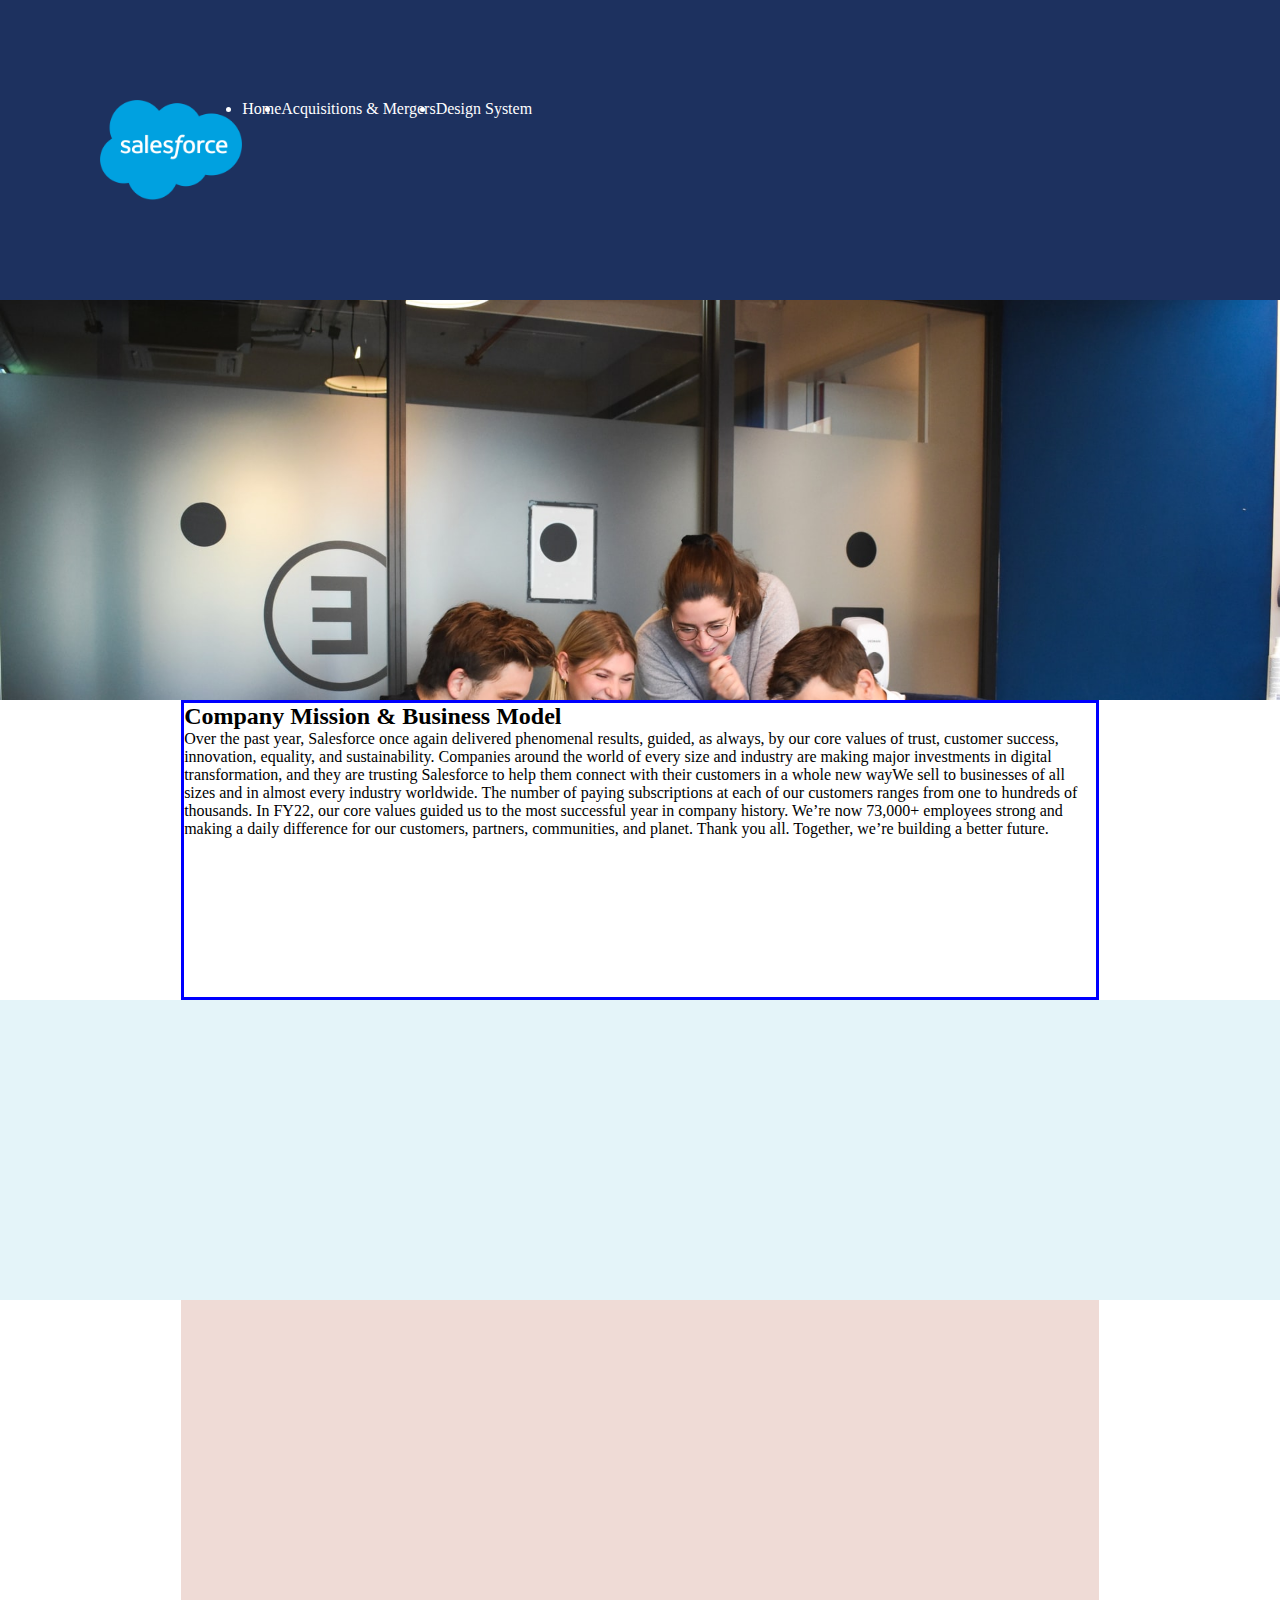
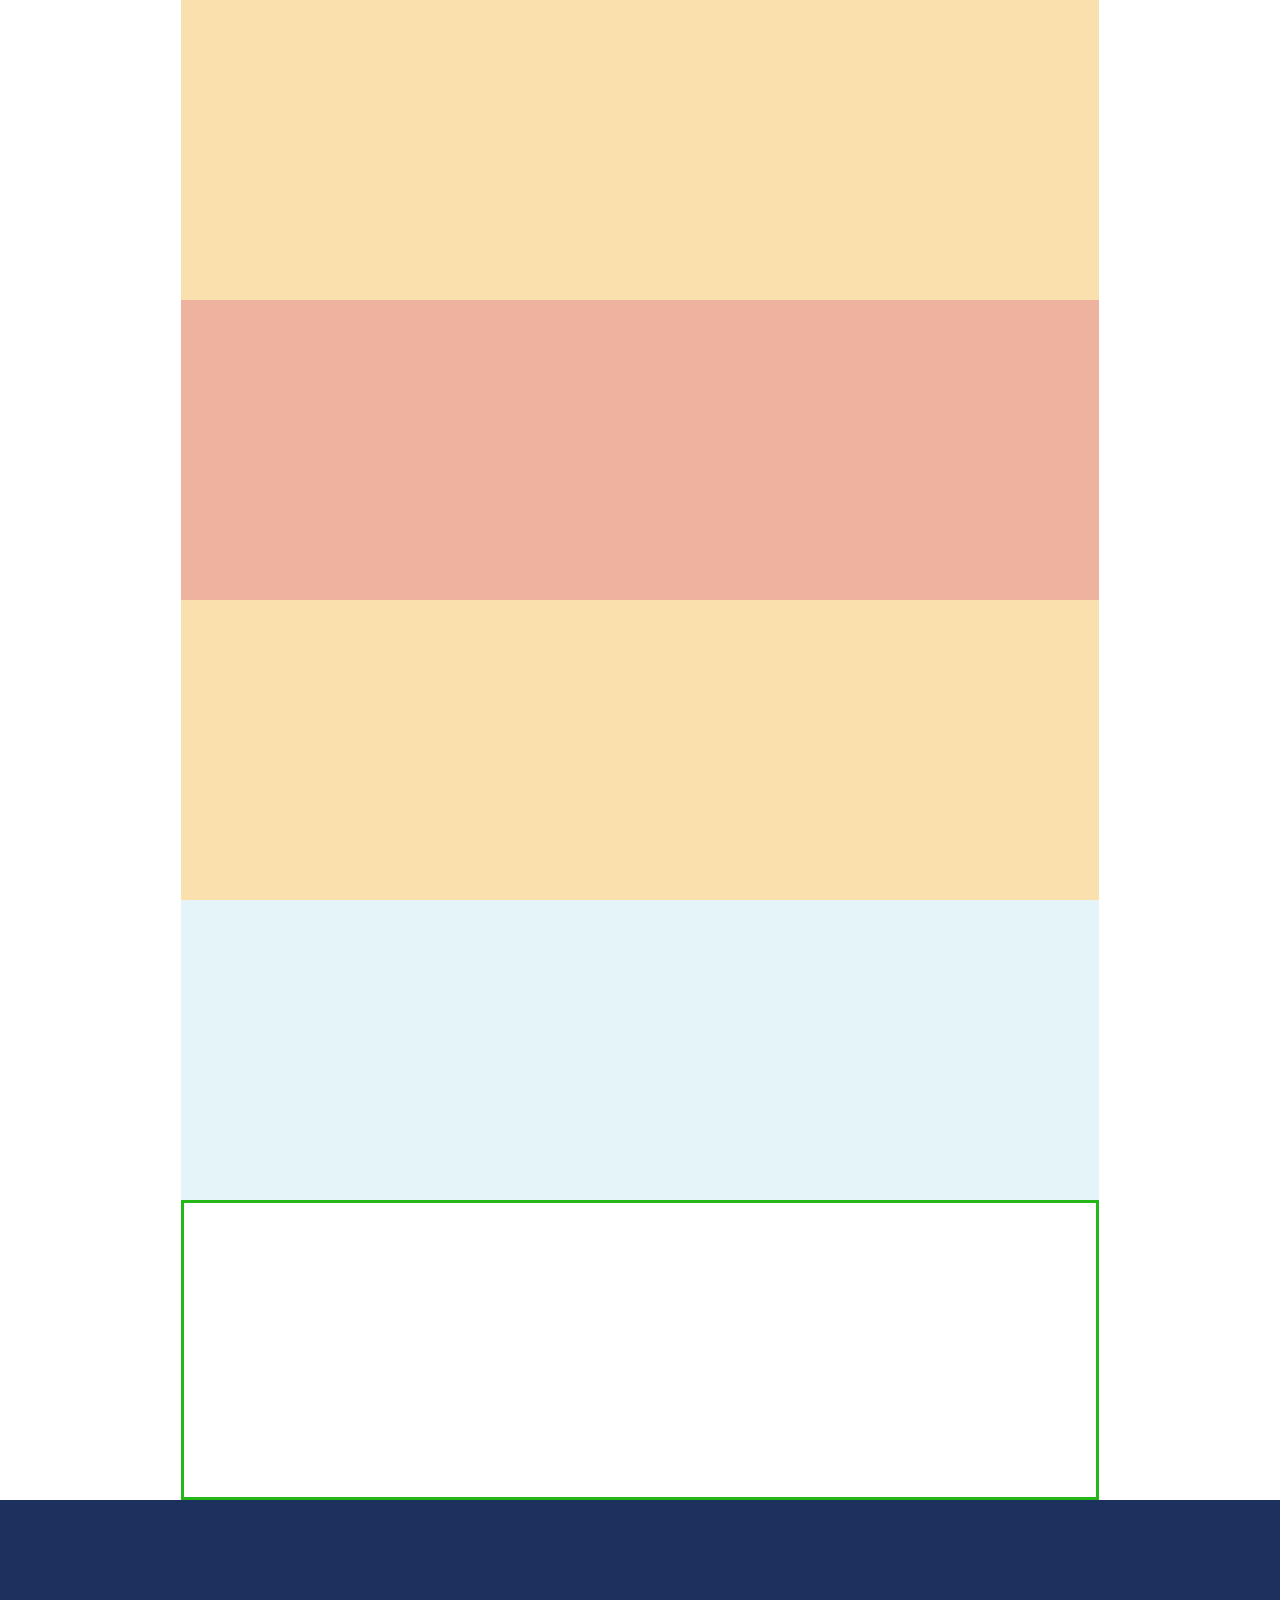
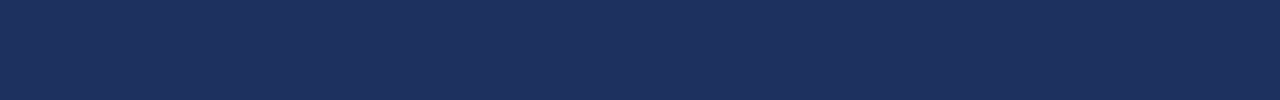
==== index.html @ b8bad544 "Update" ====
<!DOCTYPE html>
  <html>
   <head>
    <meta charset="UTF-8"/>
    <meta name="viewport" content="width=device-width, initial-scale=1">
    <title>Salesforce Annual Report 2022</title>
     <link href="styles/style.css" rel="stylesheet" type="text/css">
   </head>
   <body>
    <header>
        <nav class="flex">
            <img src="images/logo.png" alt="Company Logo" width="auto" height="100px">
            <ul>
                <li>
                    <a href="index.html" class="selected">Home</a>
                </li>
                <li>
                    <a href="acquistion.html" class="selected">Acquisitions & Mergers</a>
                </li>
                <li>
                    <a href="design.html" class="selected">Design System</a>
                </li>
            </ul>
        </nav>
    </header>
    <div class="homehero">

    </div>
    <div class="homerow1 container">
        <h2>Company Mission & Business Model</h2>
        <p>Over the past year, Salesforce once again delivered phenomenal results, guided, as always, by our core values of trust, customer success, innovation, equality, and sustainability. Companies around the world of every size and industry are making major investments in digital transformation, and they are trusting Salesforce to help them connect with their customers in a whole new wayWe sell to businesses of all sizes and in almost every industry worldwide. The number of paying subscriptions at each of our customers ranges from one to hundreds of thousands.  In FY22, our core values guided us to the most
            successful year in company history. We’re now 73,000+ employees strong and making a  daily difference for our customers, partners, communities, and planet. Thank you all. Together, we’re building a better future.
        </p>
    </div>
    <div class="homerow2">
        
    </div>
    <div class="homerow3 container">
        
    </div>
    <div class="homerow4 container">
        
    </div>
    <div class="homerow5 container">
        
    </div>
    <div class="homerow6 container">
        
    </div>
    <div class="homerow7 container">
        
    </div>
    <div class="homerow8 container">
        
    </div>
    <div class="download">

    </div>
    <footer>
        
    </footer>

    </body>
    </body>
    </html>
---- styles/style.css ----
* {
    box-sizing: border-box;
    margin: 0;
    padding: 0;
  }
  
  html {
    font-size: 16px;
  }

  body {
    width: 100%;
    font-size: 1rem;
    position: relative;
  }

  .container {
    width: 71.7%;
    margin: 0 auto;
  }

  .flex {
    display: flex;
  }

  nav {
    background-color: #1D315F;
    padding: 100px;
    color: white;
  }

  nav ul {
    display: flex;
    justify-content: space-between;
  }

  nav ul li a {
    color: white;
    list-style: none;
    text-decoration: none;
  }

  /* HOME PAGE CONTENT*/
 

  .homehero {
    background-image: url(../images/hero.jpg);
    background-size: cover;
    background-repeat: no-repeat;
    padding: 200px;
  }

  .homerow1 {
    border: 3px solid blue;
    height: 300px;
  }

  .homerow2 {
    background-color: #E4F4F9;
    height: 300px;
  }

  .homerow3 {
    background-color: #EFDBD6;
    height: 300px;
}

.homerow4 {
    background-color: #FAE0AC;
    height: 300px;
}

.homerow5 {
    background-color: #EDB39E;
    height: 300px;
}

.homerow6 {
    background-color: #FAE0AC;
    height: 300px;
}

.homerow7 {
    background-color: #E4F4F9;
    height: 300px;
}

.homerow8 {
    border: 3px solid rgb(37, 182, 24);
    height: 300px;
}


/* DESIGN PAGE CONTENT*/


.designhero {

}

.designrow1 {
    height: 300px;
}

.designrow2 {
    background-color: #EFDBD6;
    height: 300px;
}

.designrow3 {
    background-color: #EFDBD6;
    height: 300px;
}


.designrow4 {
    background-color: #EDB39E;
    height: 300px;
}


.designrow5 {
    border: 12px solid #71C5DC;
    border-radius:20px;
    height: 300px;
}



/*FOOTER*/

footer {
    background-color: #1D315F;
    padding: 100px;
}
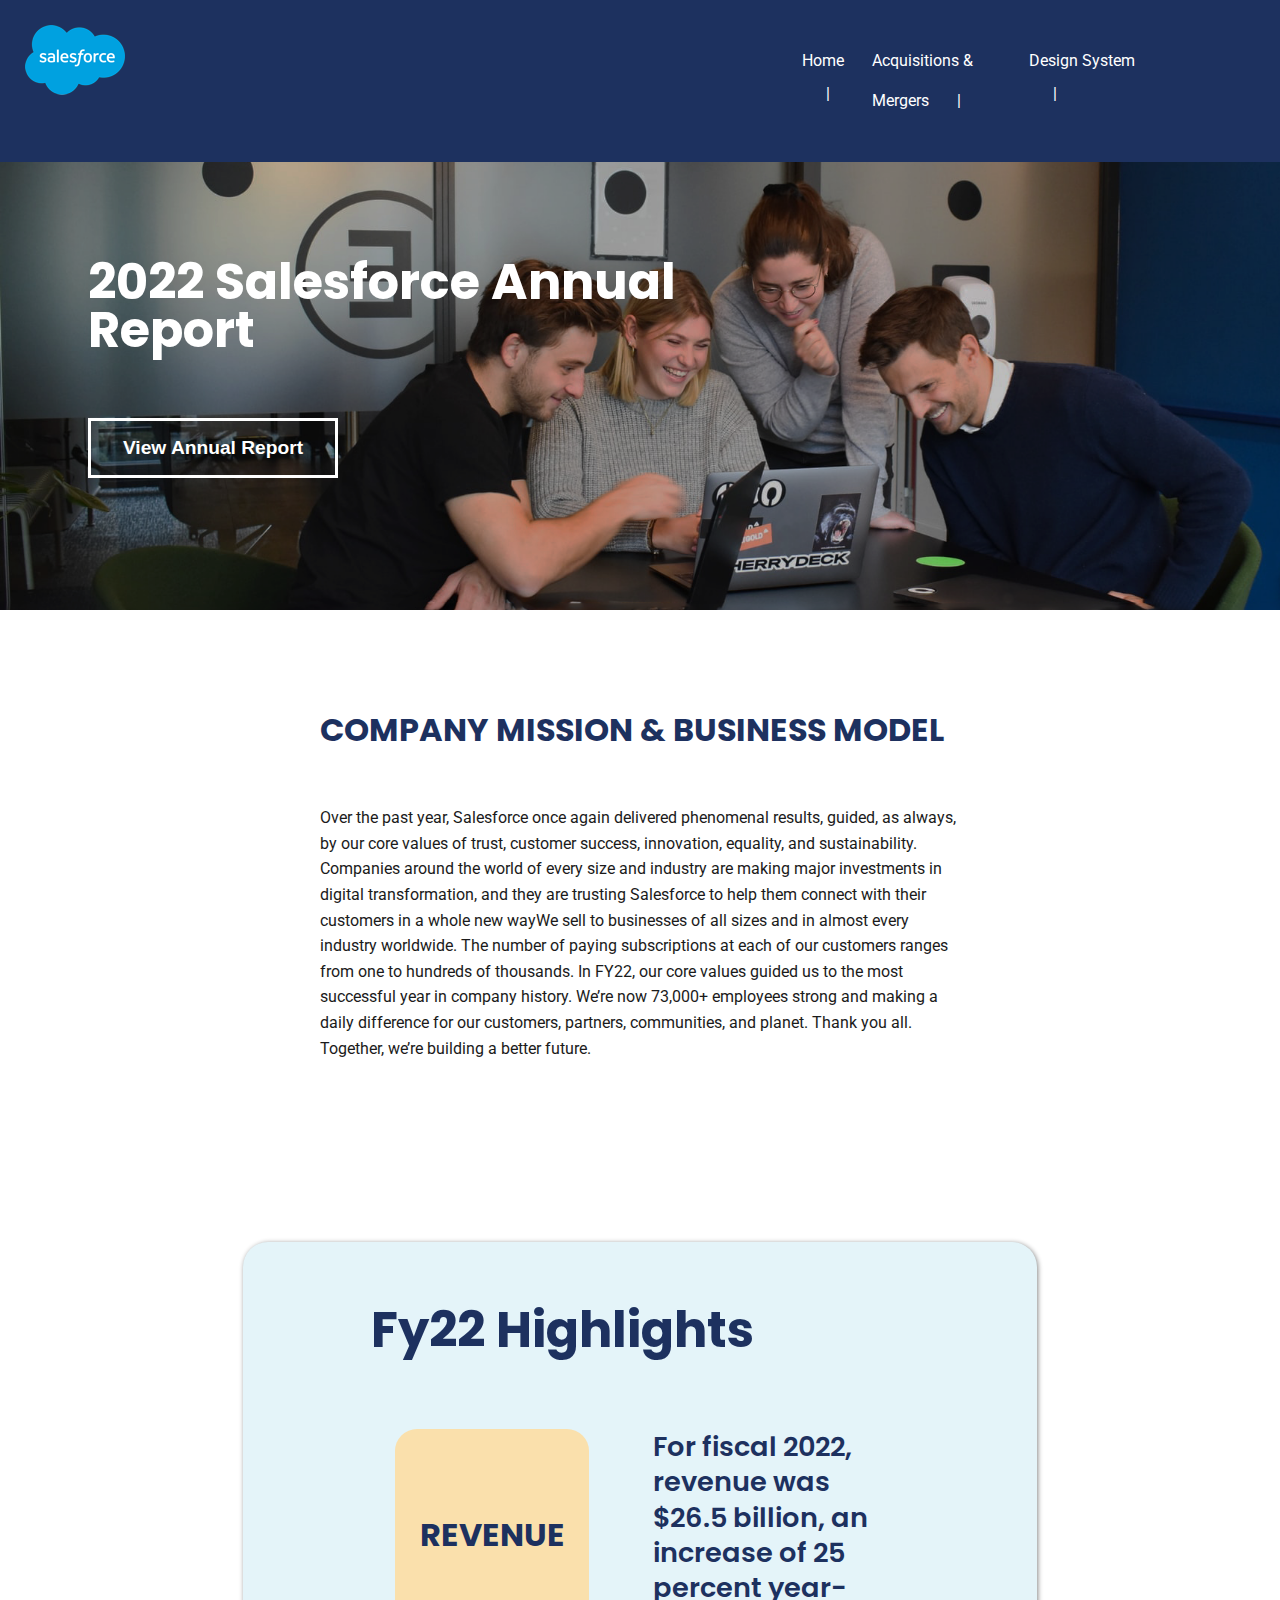
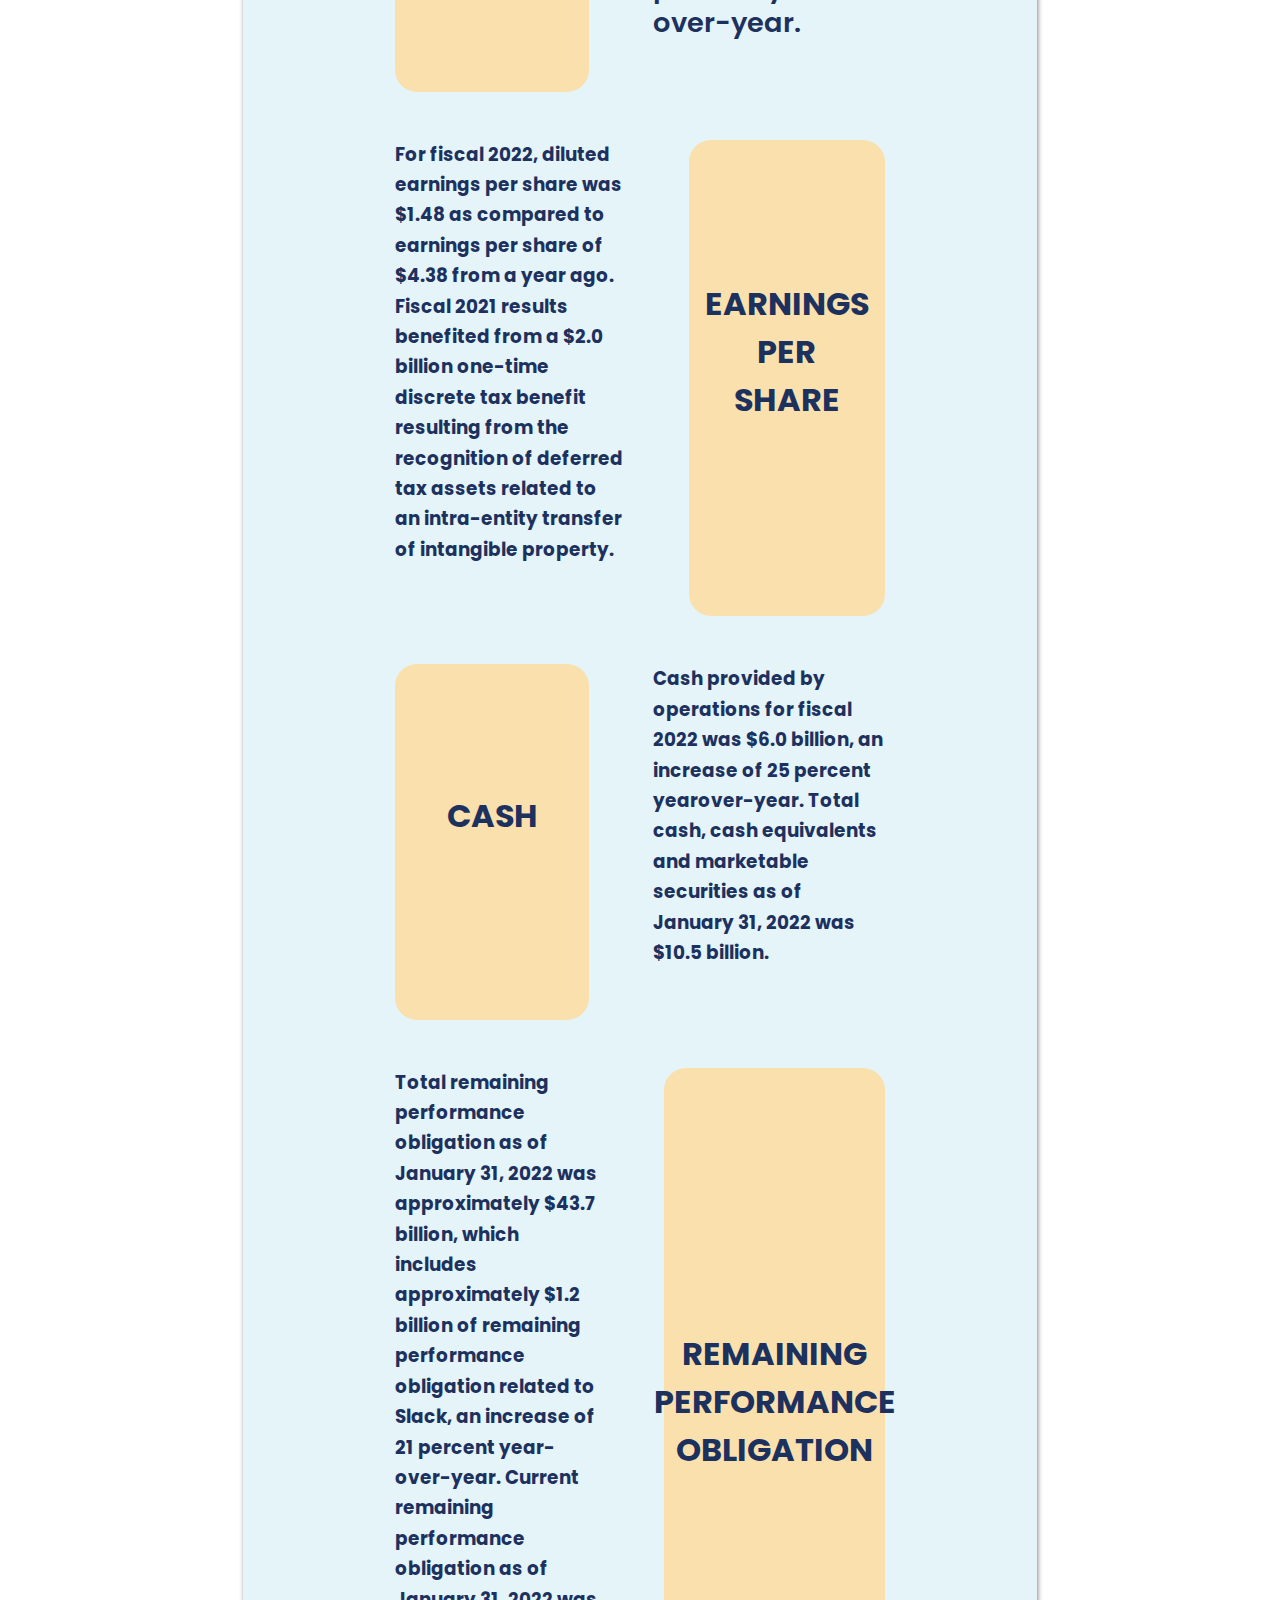
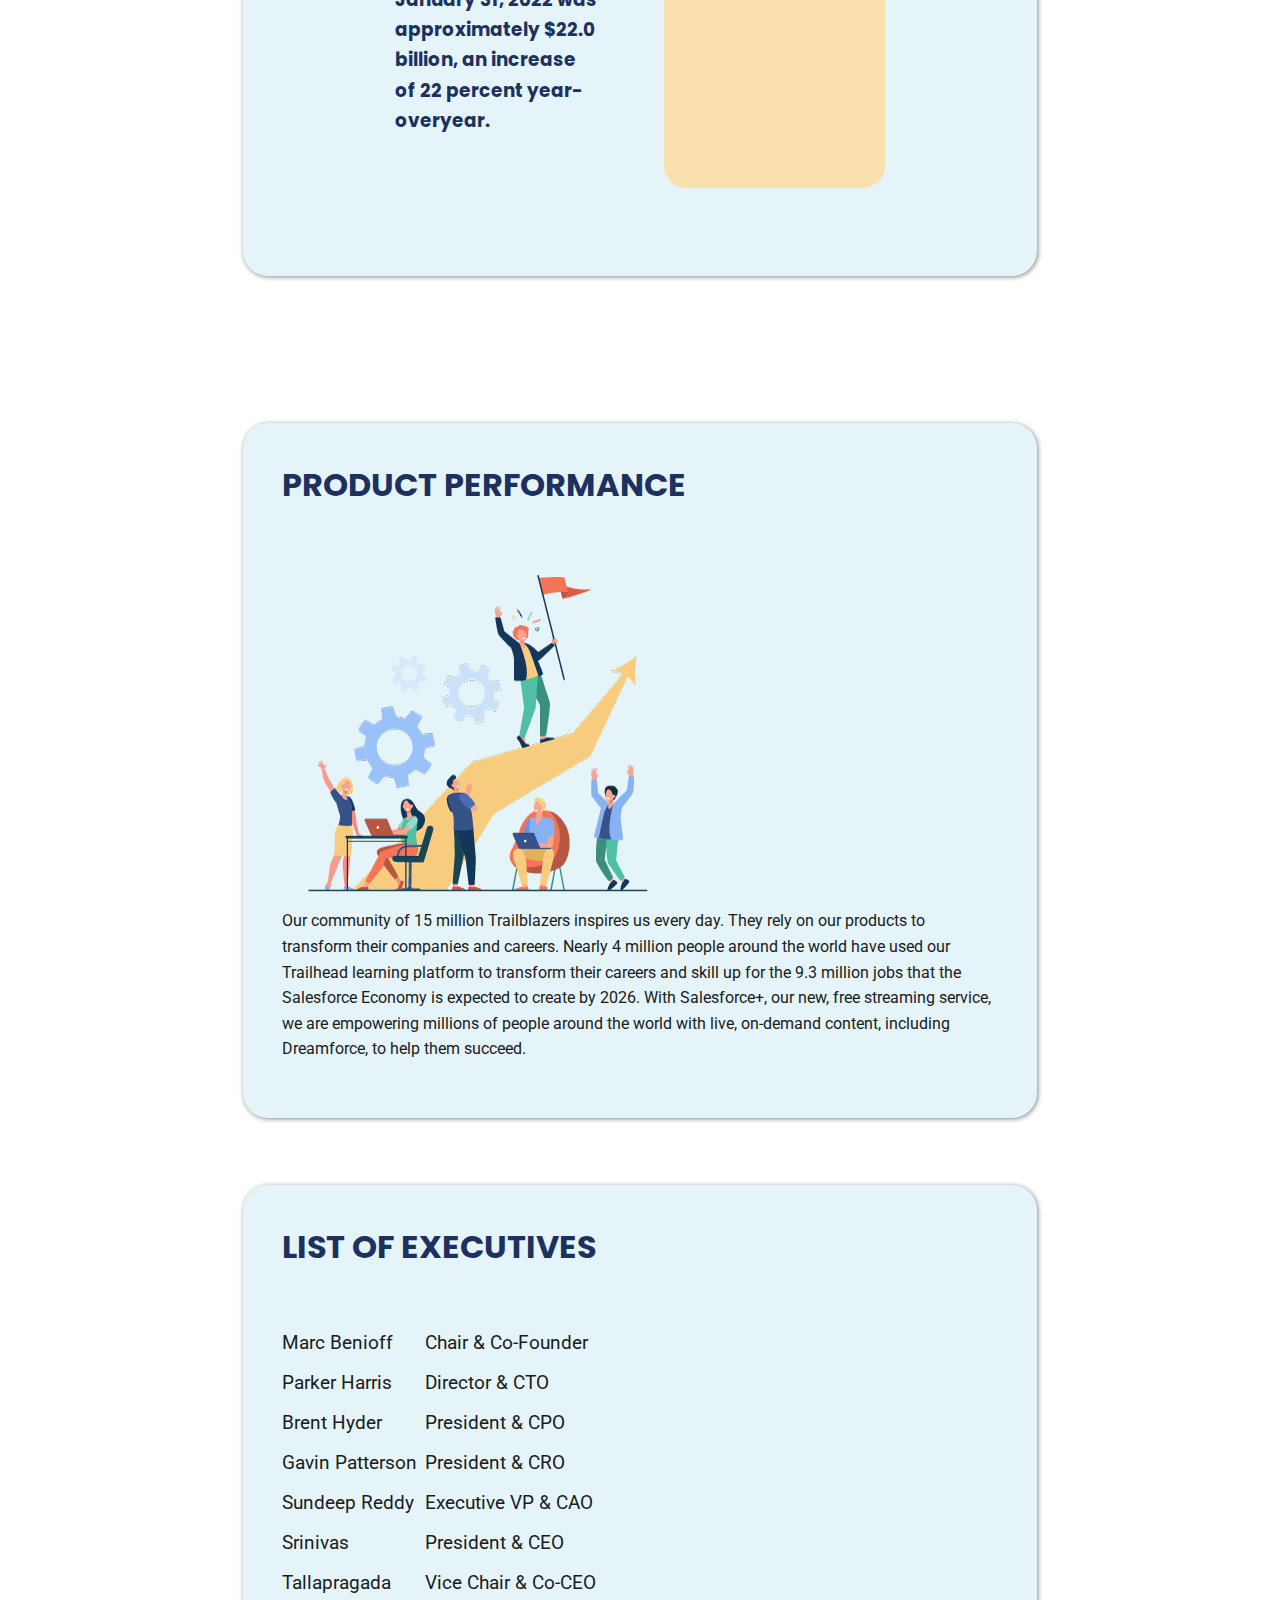
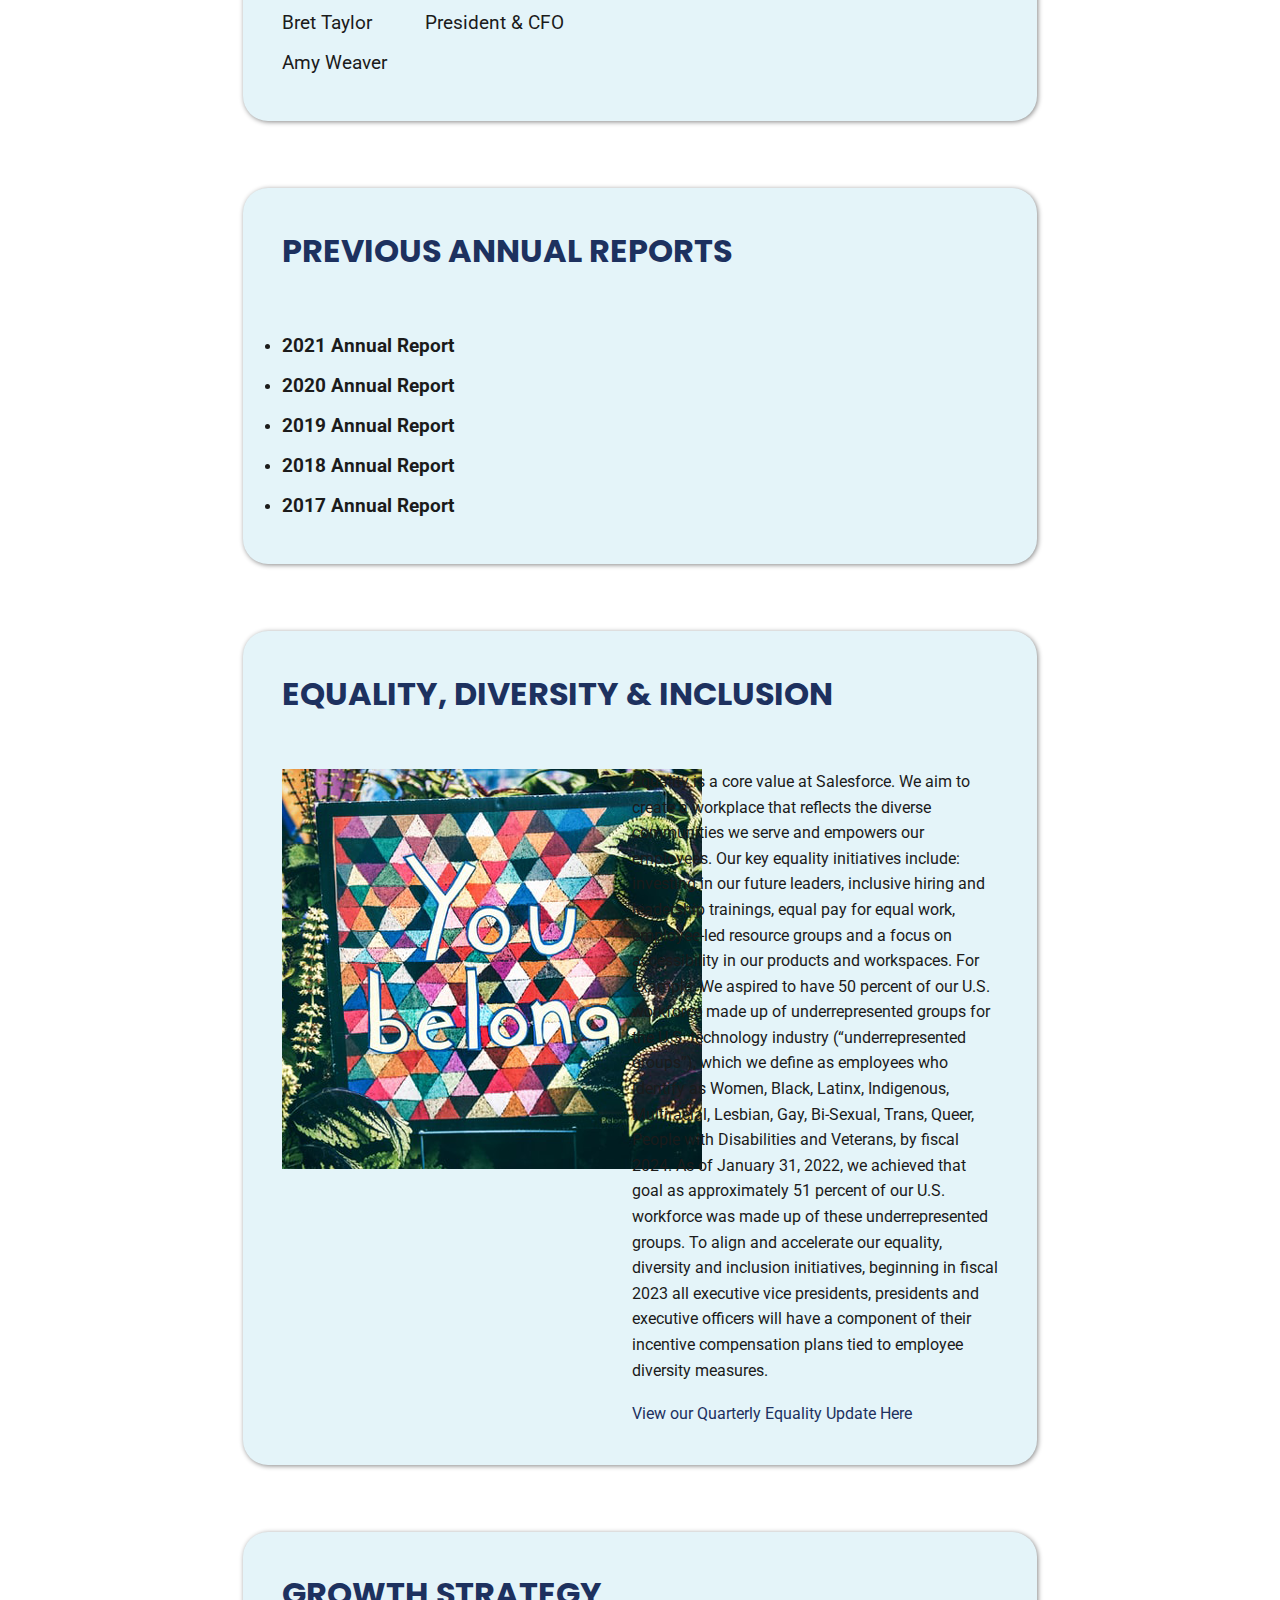
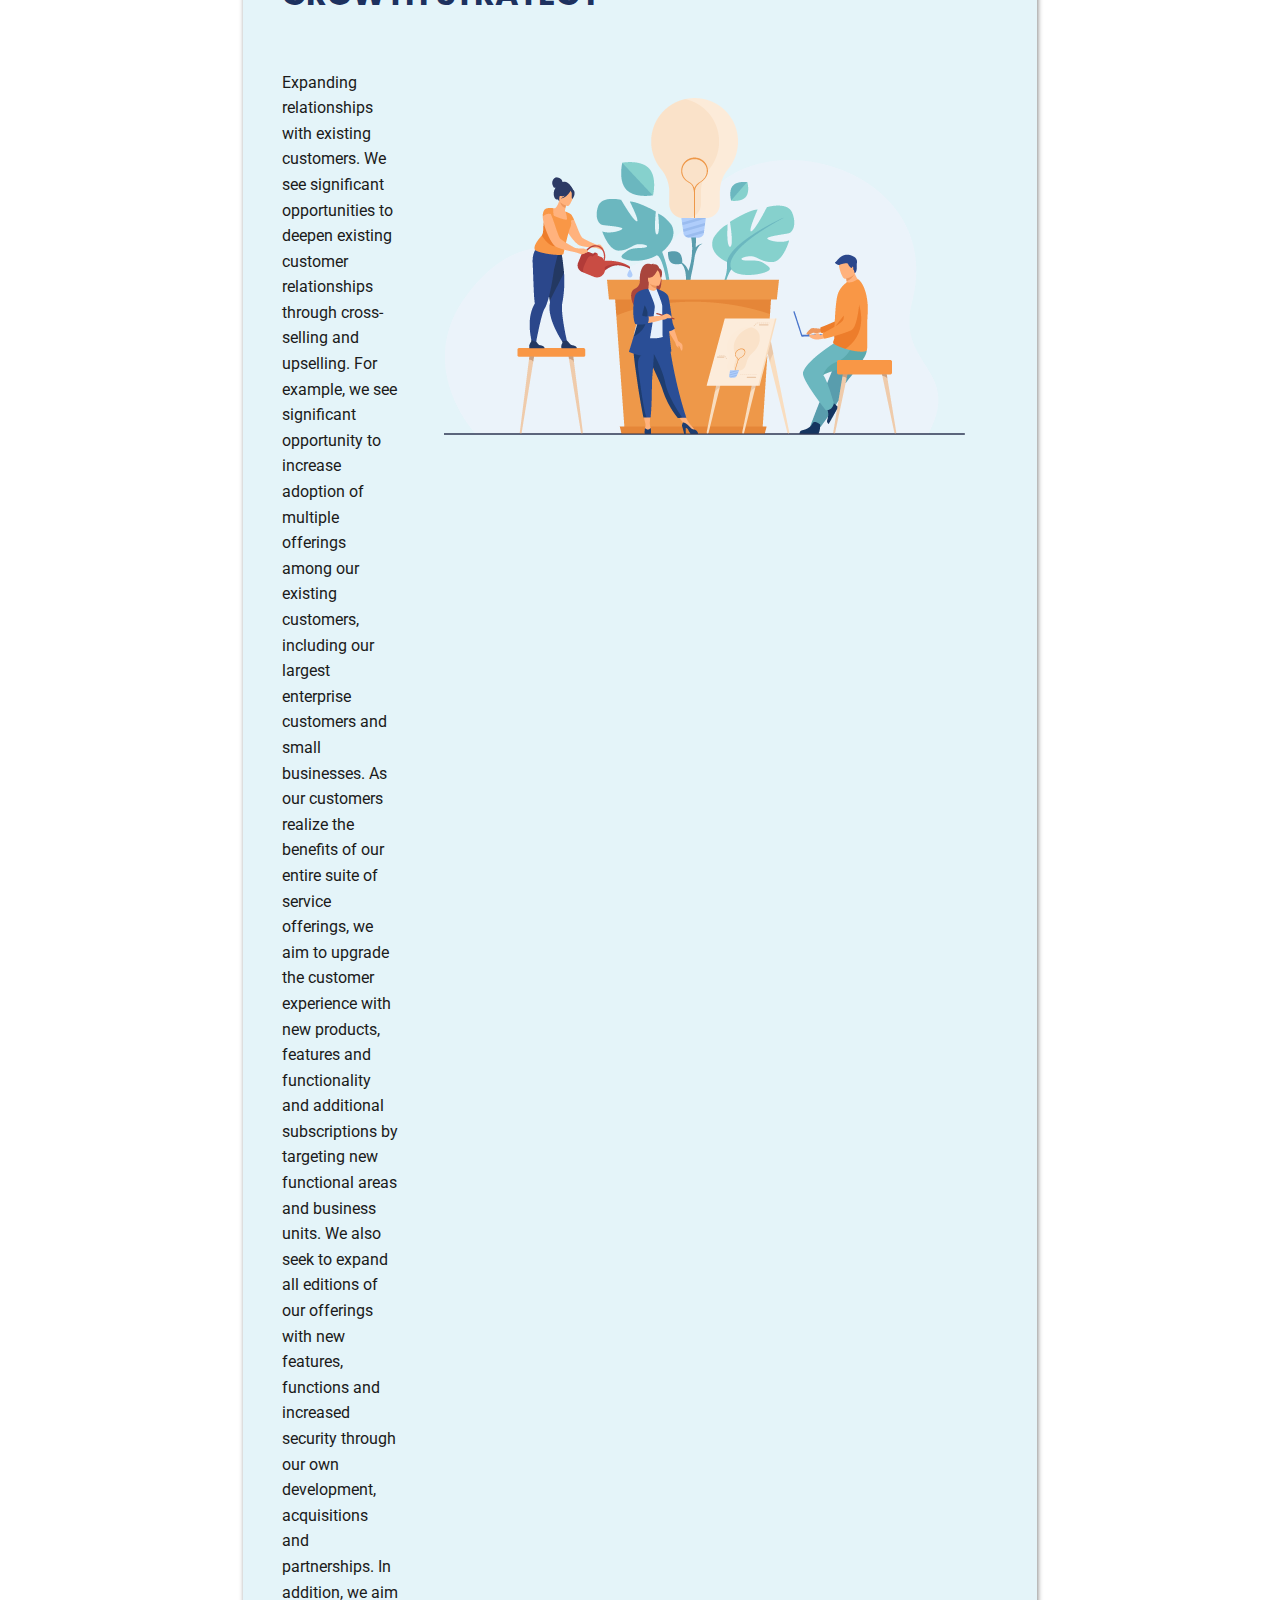
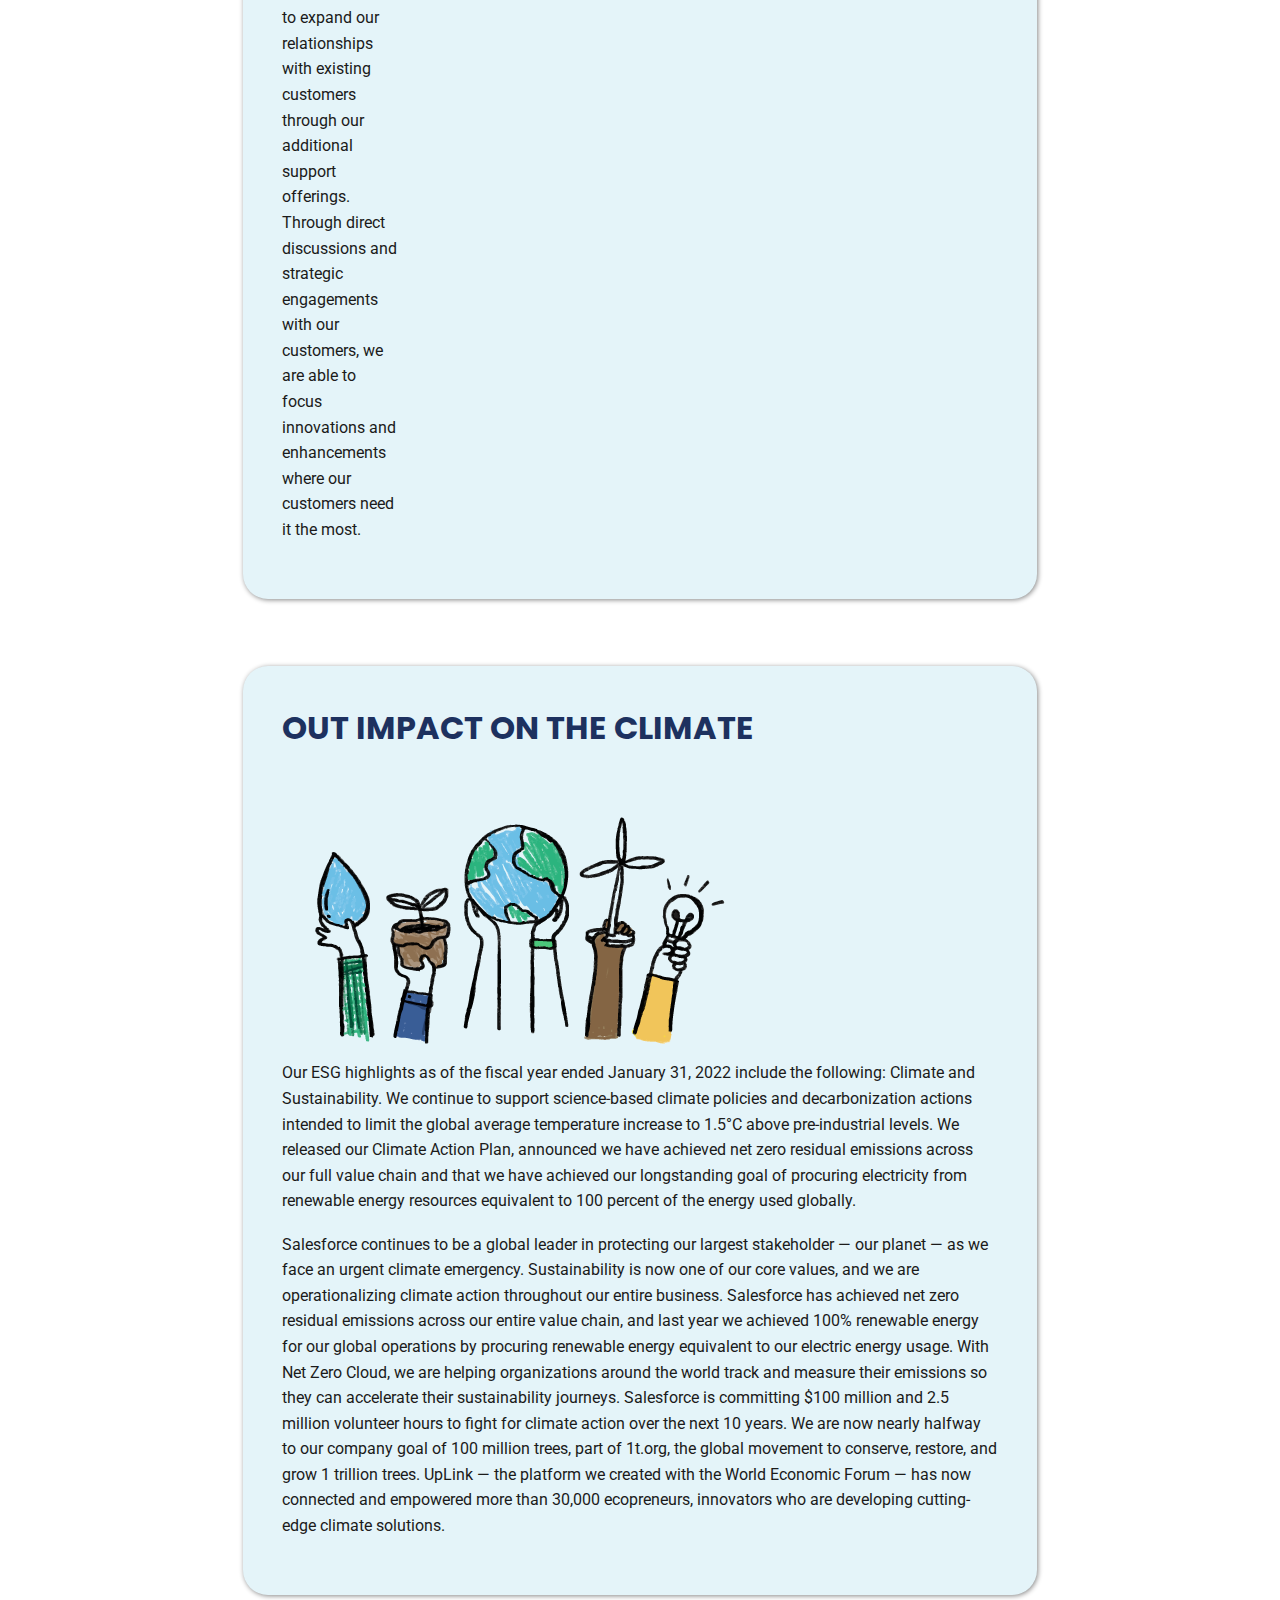
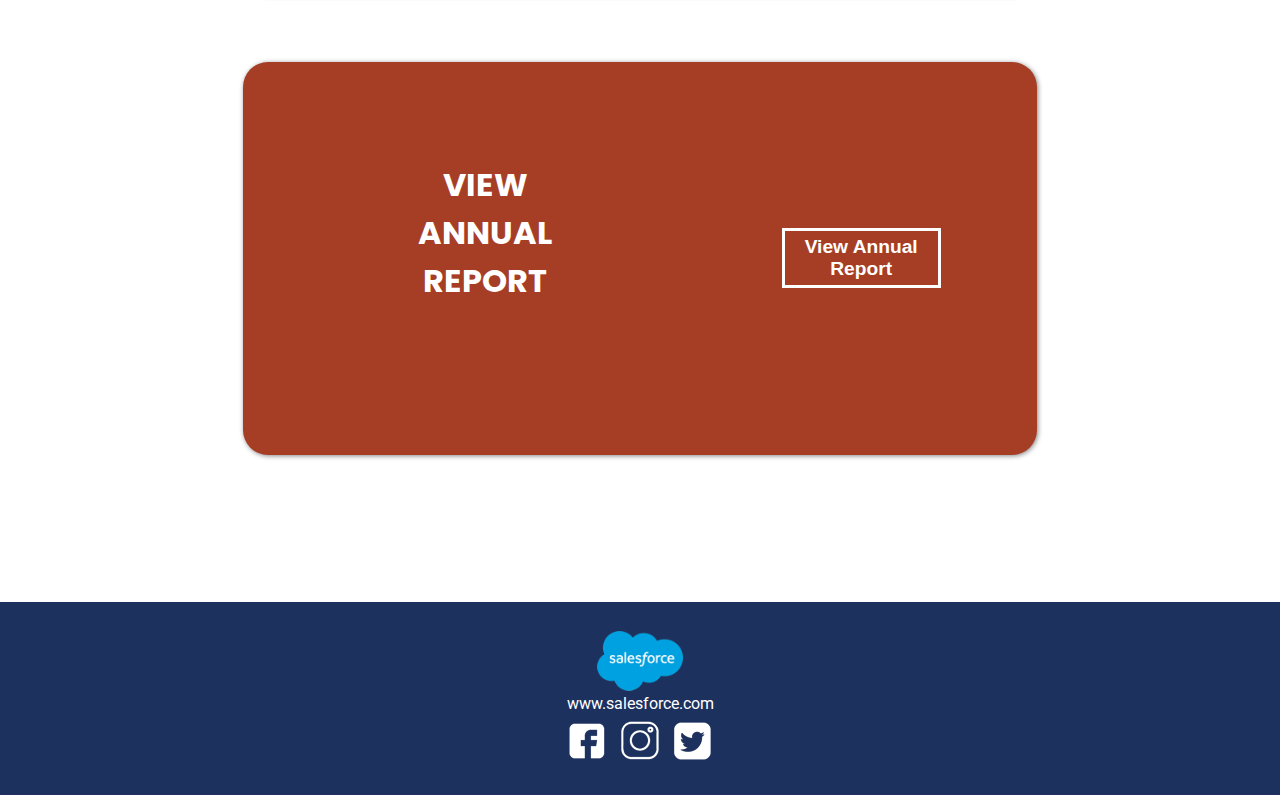
==== commit bedcaecb: "Final changes" ====
--- a/index.html
+++ b/index.html
@@ -4,12 +4,12 @@
     <meta charset="UTF-8"/>
     <meta name="viewport" content="width=device-width, initial-scale=1">
     <title>Salesforce Annual Report 2022</title>
-     <link href="styles/style.css" rel="stylesheet" type="text/css">
+     <link href="styles/styles.css" rel="stylesheet" type="text/css">
    </head>
    <body>
     <header>
         <nav class="flex">
-            <img src="images/logo.png" alt="Company Logo" width="auto" height="100px">
+            <a href="https://www.salesforce.com"target="_blank"><img src="images/logo.png" alt="salesforce logo"></a>
             <ul>
                 <li>
                     <a href="index.html" class="selected">Home</a>
@@ -22,44 +22,190 @@
                 </li>
             </ul>
         </nav>
+        <div class="hamburger-menu">
+            <input id="burgertoggle" type="checkbox" />
+            <label class="burger__btn" for="burgertoggle">
+              <span></span>
+            </label>
+          
+            <ul class="burgerbox">
+              <li><a class="burgeritem" href="index.html">Home</a></li>
+              <li><a class="burgeritem" href="acquistion.html">Acquistions & Mergers</a></li>
+              <li><a class="burgeritem" href="design.html">Design System</a></li>
+            </ul>
+            </div>
     </header>
     <div class="homehero">
-
-    </div>
-    <div class="homerow1 container">
+        <h1>2022 Salesforce Annual Report</h1>
+        <button class="button1">View Annual Report</button>
+    </div>
+    <div class="home_intro">
         <h2>Company Mission & Business Model</h2>
         <p>Over the past year, Salesforce once again delivered phenomenal results, guided, as always, by our core values of trust, customer success, innovation, equality, and sustainability. Companies around the world of every size and industry are making major investments in digital transformation, and they are trusting Salesforce to help them connect with their customers in a whole new wayWe sell to businesses of all sizes and in almost every industry worldwide. The number of paying subscriptions at each of our customers ranges from one to hundreds of thousands.  In FY22, our core values guided us to the most
             successful year in company history. We’re now 73,000+ employees strong and making a  daily difference for our customers, partners, communities, and planet. Thank you all. Together, we’re building a better future.
         </p>
     </div>
-    <div class="homerow2">
-        
-    </div>
-    <div class="homerow3 container">
-        
-    </div>
-    <div class="homerow4 container">
-        
-    </div>
-    <div class="homerow5 container">
-        
-    </div>
-    <div class="homerow6 container">
-        
-    </div>
-    <div class="homerow7 container">
-        
-    </div>
-    <div class="homerow8 container">
-        
-    </div>
-    <div class="download">
+    <div class="highlights container">
+        <h1>Fy22 Highlights</h1>
+        <div class="flex">
+            <div class="highlight_title">
+                <h2>Revenue</h2>
+            </div>
+            <div class="highlight_text marginleft">
+                <h3>For fiscal 2022, revenue was $26.5 billion, an increase of 25 percent year-over-year.
+                </h3>
+            </div>
+        </div>
+        <div class="flex">
+            <div class="highlight_text marginright">
+                <h5> For fiscal 2022, diluted earnings per share was $1.48 as compared to earnings per share of $4.38 from a year ago. Fiscal 2021 results benefited from a $2.0 billion one-time discrete tax benefit resulting from the recognition of deferred tax assets related to an intra-entity transfer of intangible property.
+                </h5>
+            </div>
+            <div class="highlight_title">
+                <h2>Earnings per Share</h2>
+            </div>
+        </div>
+        <div class="flex">
+            <div class="highlight_title">
+                <h2>Cash</h2>
+            </div>
+            <div class="highlight_text marginleft">
+                <h5>Cash provided by operations for fiscal 2022 was 
+                    $6.0 billion, an increase of 25 percent yearover-year. 
+                    Total cash, cash equivalents and marketable securities as of January 31, 2022 was $10.5 billion.
+                </h5>
+            </div>
+        </div>
+        <div class="flex">
+            <div class="highlight_text marginright">
+                <h5>Total remaining performance obligation as of January 31, 2022 was approximately $43.7 billion, which includes approximately $1.2 billion of remaining performance obligation related to Slack, an increase of 21 percent year-over-year. Current remaining performance obligation as of January 31, 2022 was approximately $22.0 billion, an increase of 22 percent year-overyear.
+                </h5>
+            </div>
+            <div class="highlight_title">
+                <h2>Remaining Performance Obligation</h2>
+            </div>
+        </div>
+    </div>
+    <div class="container">
+        <h2>Product Performance</h2>
+        <img src="images/performance_400.png" class="img_desktop" alt="chart showing growth">
+        <img src="images/performance_200.png" class="img_mobile" alt="chart showing growth">
+        <p>Our community of 15 million Trailblazers inspires us every day. They rely on our products to transform their companies and careers. Nearly 4 million people around the world have used our Trailhead learning platform to transform their careers and skill up for the 9.3 million jobs that the Salesforce Economy is expected to create by 2026. With Salesforce+, our new, free streaming service, we are empowering millions of people around the world with live, on-demand content, including Dreamforce, to help them succeed.
+        </p>
+        
+    </div>
+    <div class="container">
+        <h2>List of Executives</h2>
+        <div class="flex">
+            <div class="names">
+                <ul>
+                    <li>Marc Benioff</li>
+                    <li>Parker Harris</li>
+                    <li>Brent Hyder</li>
+                    <li>Gavin Patterson</li>
+                    <li>Sundeep Reddy</li>
+                    <li>Srinivas Tallapragada</li>
+                    <li>Bret Taylor</li>
+                    <li>Amy Weaver</li>
+                </ul>
+            </div>
+            <div class="title">
+                <ul>
+                    <li>Chair & Co-Founder</li>
+                    <li>Director & CTO</li>
+                    <li>President & CPO </li>
+                    <li>President & CRO</li>
+                    <li>Executive VP & CAO</li>
+                    <li>President & CEO</li>
+                    <li>Vice Chair & Co-CEO</li>
+                    <li>President & CFO</li>
+                </ul>
+            </div>
+        </div>
+        
+    </div>
+    <div class="container">
+        <h2>Previous Annual Reports</h2>
+        <ul>
+            <li><a href="https://s23.q4cdn.com/574569502/files/doc_financials/2021/ar/Salesforce-FY-2021-Annual-Report.pdf" target="_blank">2021 Annual Report</a></li>
+            <li><a href="https://s23.q4cdn.com/574569502/files/doc_financials/2020/ar/Salesforce-FY-2020-Annual-Report.pdf" target="_blank">2020 Annual Report</a></li>
+            <li><a href="https://s23.q4cdn.com/574569502/files/doc_financials/2019/Salesforce-FY-2019-Annual-Report.pdf" target="_blank">2019 Annual Report</a></li>
+            <li><a href="https://s23.q4cdn.com/574569502/files/doc_financials/2018/Annual/Salesforce-FY18-Annual-Report.pdf" target="_blank">2018 Annual Report</a></li>
+            <li><a href="https://s23.q4cdn.com/574569502/files/doc_financials/2017/Annual/Salesforce-FY-2017-Annual-Report.PDF" target="_blank">2017 Annual Report</a></li>
+        </ul>
+        
+    </div>
+    <div class="container">
+        <h2>Equality, Diversity & Inclusion</h2>
+        <div class="flex block">
+            <div class="col-3 marginright">
+                <img src="images/youbelong.png" class="img_desktop" alt="colorful sign that says you belong">
+                <img src="images/youbelong_mobile.png" class="img_mobile" alt="colorful sign that says you belong">
+            </div>
+            <div clas="col-4">
+                <p>Equality is a core value at Salesforce. We aim to create a workplace that reflects the diverse communities we serve and empowers our employees. Our key equality initiatives include: investing in our future leaders, inclusive hiring and leadership trainings, equal pay for equal work, employee-led resource groups and a focus on accessibility in our products and workspaces. For example: We aspired to have 50 percent of our U.S. workforce made up of underrepresented groups for the U.S. technology industry (“underrepresented groups”), which we define as employees who identify as Women, Black, Latinx, Indigenous, Multiracial, Lesbian, Gay, Bi-Sexual, Trans, Queer, People with Disabilities and Veterans, by fiscal 2024. As of January 31, 2022, we achieved that goal as approximately 51 percent of our U.S. workforce was made up of these underrepresented groups. To align and accelerate our equality, diversity and inclusion initiatives, beginning in fiscal 2023 all executive vice presidents, presidents and executive officers will have a component of their incentive compensation plans tied to employee diversity measures.
+                </p>
+                <a href="https://www.salesforce.com/news/stories/our-initial-quarterly-equality-update/" target="_blank">View our Quarterly Equality Update Here</a>
+            </div>
+        </div>
+        
+    </div>
+    <div class="container">
+        <h2>Growth Strategy</h2>
+        <div class="flex reverse block">
+            <div clas="col-3">
+                <img src="images/growth_600.png" class="img_desktop" alt="people watering large plant">
+                <img src="images/growth_300.png" class="img_mobile" alt="people watering large plant">
+            </div>
+            <div class="col-4">
+                <p>Expanding relationships with existing customers. We see significant opportunities to deepen existing customer relationships through cross-selling and upselling. For example, we see significant opportunity to increase adoption of multiple offerings among our existing customers, including our largest enterprise customers and small businesses. As our customers realize the benefits of our entire suite of service offerings, we aim to upgrade the customer experience with new products, features and functionality and additional subscriptions by targeting new functional areas and business units. We also seek to expand all editions of our offerings with new features, functions and increased security through our own development, acquisitions and partnerships. In addition, we aim to expand our relationships with existing customers through our additional support offerings. Through direct discussions and strategic engagements with our customers, we are able to focus innovations and enhancements where our customers need it the most.
 
-    </div>
+                </p>
+            </div>
+        </div>
+        
+    </div>
+    <div class="container">
+        <h2>Out Impact on the climate</h2>
+        <div class="center">
+            <img src="images/climate_desktop.png" class="img_desktop" alt="arms holding energy resources">
+            <img src="images/climate_mobile.png" class="img_mobile" alt="arms holding energy resources">
+        </div>
+        <p>Our ESG highlights as of the fiscal year ended January 31, 2022 include the following: 
+            Climate and Sustainability. We continue to support science-based climate policies and decarbonization actions intended to limit the global average temperature increase to 1.5°C above pre-industrial levels. We released our Climate Action Plan, announced we have achieved net zero residual emissions across our full value chain and that we have achieved our longstanding goal of procuring electricity from renewable energy resources equivalent to 100 percent of the energy used globally. 
+            </p>
+            <p>Salesforce continues to be a global leader in protecting our largest stakeholder — our planet — as we face an urgent climate emergency. Sustainability is now one of our core values, and we are operationalizing climate action throughout our entire business. Salesforce has achieved net zero residual emissions across our entire value chain, and last year we achieved 100% renewable energy for our global operations by procuring renewable energy equivalent to our electric energy usage. With Net Zero Cloud, we are helping organizations around the world track and measure their emissions so they can accelerate their sustainability journeys. Salesforce is committing $100 million and 2.5 million volunteer hours to fight for climate action over the next 10 years. We are now nearly halfway to our company goal of 100 million trees, part of 1t.org, the global movement to conserve, restore, and grow 1 trillion trees. UpLink — the platform we created with the World Economic Forum — has now connected and empowered more than 30,000 ecopreneurs, innovators who are developing cutting-edge climate solutions. 
+            </p>
+        
+    </div>
+    <div class="download flex">
+        <h2>View Annual Report</h2>
+        <button class="button1">View Annual Report</button>
+    </div>
+    <button onclick="topFunction()" id="topbutton"><img src="images/Arrow 1.png" alt="arrowup"></button>
+    <script>
+        var mybutton = document.getElementById("topbutton");
+        window.onscroll = function() {scrollFunction()};
+        function scrollFunction() {
+        if (document.body.scrollTop > 20 || document.documentElement.scrollTop > 20) {
+        mybutton.style.display = "block";
+        } else {
+        mybutton.style.display = "none";
+        }
+        }
+        function topFunction() {
+        document.body.scrollTop = 0;
+        document.documentElement.scrollTop = 0;
+    }
+    </script>
     <footer>
-        
+        <img src="images/logo.png" alt="salesforce logo" width="auto" height="60px">
+        <a href="https://www.salesforce.com/" target="_blank">www.salesforce.com</a>
+        <div class="flex">
+          <a href="https://www.facebook.com/salesforce/"target="_blank"><img src="images/facebook.png" alt="facebook logo"></a>
+          <a href="https://www.instagram.com/salesforce/?hl=en"target="_blank"><img src="images/instagram.png" alt="instagram logo"></a>
+          <a href="https://twitter.com/salesforce?ref_src=twsrc%5Egoogle%7Ctwcamp%5Eserp%7Ctwgr%5Eauthor"target="_blank"><img src="images/twitter-sign.png" alt="twitter logo"></a>
+        </div>
     </footer>
-
-    </body>
-    </body>
-    </html>+</body>
+</html>--- a/styles/styles.css
+++ b/styles/styles.css
@@ -0,0 +1,834 @@
+@import url('https://fonts.googleapis.com/css2?family=Poppins:wght@600;700&family=Roboto:wght@400;500&display=swap');
+
+* {
+  box-sizing: border-box;
+  margin: 0;
+  padding: 0;
+}
+
+html {
+  font-size: 16px;
+}
+
+body {
+  width: 100%;
+  font-family: 'Roboto', sans-serif;
+  color: #1B1B1B;
+  font-weight: 400;
+  font-size: 1rem;
+  position: relative;
+  text-align: left;
+  line-height: 1.6rem;
+}
+
+h1, h2, h3, h4, h5 {
+  font-family: "Poppins";
+  color: #1D315F;
+  margin-bottom: 3.2rem;
+}
+
+h1 {
+  font-size: 3.2rem;
+  font-weight: 700;
+}
+
+h2 {
+  font-size: 2.1rem;
+  font-weight: 700;
+  text-transform: uppercase;
+  line-height: 3rem;
+}
+
+h3 {
+  font-weight: 600;
+  font-size: 1.7rem;
+  line-height: 2.2rem;
+}
+
+h4 {
+  font-size: 1.35rem;
+}
+
+h5 {
+  font-size: 1.15rem;
+  line-height: 1.9rem;
+}
+
+p {
+  margin-bottom: 1.1rem;
+}
+
+
+.container {
+  background-color: #E4F4F9;
+  width: 62%;
+  margin: 0 auto;
+  padding: 3%;
+  margin-bottom: 4.2rem;
+  margin-top:4.2rem;
+  border-radius: 25px;
+  box-shadow: 1px 1px 5px #888888;
+}
+
+.flex {
+  display: flex;
+}
+
+.center {
+  margin: 0 auto;
+  text-align: center;
+}
+
+.marginright {
+  margin-right: 4rem;
+}
+
+.marginleft {
+  margin-left: 4rem;
+}
+
+
+
+
+/*NAV*/
+
+
+
+
+nav {
+  width: 100%;
+  background-color: #1D315F;
+  padding: 25px;
+  color: white;
+}
+
+nav ul {
+  margin-left: 55%;
+  width: 28%;
+  display: flex;
+  justify-content: space-between;
+  display: flex;
+  list-style: none;
+  padding: 1rem 0;
+}
+
+nav ul li:after {
+  content: " | ";
+  margin: 0 1.5em;
+ }
+
+nav ul li a {
+  color: white;
+  list-style: none;
+  text-decoration: none;
+}
+
+
+
+
+/* HOME PAGE & ACQUISITIONS PAGE*/
+
+
+
+
+.homehero {
+  background-image: url(../images/hero.png);
+  background-size: cover;
+  background-repeat: no-repeat;
+  padding: 6rem 37.5rem 8.25rem 5.5rem;
+  text-align:left;
+}
+
+.homehero h1 {
+  color: white;
+  margin-bottom: 4rem;
+}
+
+.homehero .button1 {
+  margin: 0;
+}
+
+.home_intro {
+  width: 65%;
+  margin: 0 auto;
+  padding: 6rem;
+}
+
+.highlights {
+  background-color: #E4F4F9;
+  padding: 4rem 8rem;
+  margin-bottom: 9.188rem;
+}
+
+.highlights .flex {
+  padding: 1.5rem;
+}
+
+.highlight_text {
+  width: 55%;
+}
+
+.highlight_title {
+  display: flex;
+  align-items: center;
+  justify-content: center;
+  text-align: center;
+  width: 45%;
+  background-color: #FAE0AC;
+  border-radius: 22px;
+  padding: 1rem;
+}
+
+a {
+  text-decoration: none;
+  color:#1D315F;
+}
+
+a:hover {
+  color:#0D9DDA;
+}
+
+.reverse {
+  flex-direction: row-reverse;
+}
+
+
+
+/* List Styles*/
+
+
+
+.names ul, .title ul, ul li a {
+  list-style: none;
+  line-height: 30pt;
+}
+
+.names {
+  width: 20%;
+}
+
+.names ul li, .title ul li {
+  font-size:1.2rem;
+  color: #1B1B1B;
+}
+
+.right ul li, .left ul li, .designrow4 .col-4 ul li {
+  font-size: 1.3rem;
+  color:#1D315F;
+  line-height: 3rem;
+}
+
+.title {
+  width: 70%;
+}
+
+.container ul li a {
+  text-decoration: none;
+  color: #1B1B1B;
+  font-weight: 700;
+  font-size: 1.2rem;
+}
+
+.container ul li a:hover {
+  color: #0D9DDA;                    
+}
+
+.col-3 {
+  width: 40%;
+}
+
+.col-4 {
+  width: 60%;
+}
+
+
+
+
+/*DOWNLOAD BANNER*/
+
+
+
+
+.download {
+  text-align: center;
+  align-items: center;
+  padding: 4rem 6rem;
+  margin: 0 auto;
+  width: 62%;              
+  background-color: #A63E26;               
+  border-radius:25px;
+  margin-bottom: 9.188rem;
+  box-shadow: 1px 1px 5px #888888;
+}
+
+.download h2 {
+  color: white;
+  padding: 35px;
+}
+
+.button1 {
+  margin-left: 25%;
+  font-size: 1.2rem;
+  font-weight:700;
+  color: white;
+  background-color:transparent;
+  text-decoration: none;
+  width: 250px;
+  height: 60px;
+  border: 3px solid white;
+  padding: 2px 2px;
+}
+
+.button1:hover {
+  background-color: white;
+  transition: all 0.5s;
+  color:#1D315F;
+  cursor: pointer; 
+}
+
+
+
+
+/*FOOTER*/
+
+
+
+
+footer {
+  display: block;
+  margin: 0 auto;
+  text-align: center;
+  background-color: #1D315F;
+  padding: 1.8rem 0;
+}
+
+
+footer a {
+  text-decoration: none;
+  color: white;
+  cursor: pointer;
+}
+
+footer a:hover {
+  cursor: pointer;
+}
+
+footer .flex {
+  margin: 0 auto;
+  width: 10%;
+  justify-content: center;
+}
+
+footer img {
+  display: block;
+  margin: 0 auto;
+}
+
+
+
+
+/* DESIGN SYSTEM PAGE */
+
+
+.container2 {
+  width: 62%;
+  margin: 0 auto;
+}
+
+.container2 .container {
+  width: 40%;
+}
+.left, .right {
+  padding: 2rem;
+}
+
+.designrow4 .flex {
+  justify-content: space-between;
+  flex-wrap: wrap;
+  padding: 2rem;
+}
+
+.designrow4 .col-3, .designrow4 .col-4 {
+  width: 42%;
+}
+
+.col-4 ul {
+  margin-top: 5rem;
+}
+
+.right .flex {
+  margin-top: 3rem;
+  width: 50%;
+  display: flex;
+  flex-wrap: wrap;
+  flex-direction: wrap;
+  justify-content: space-between;
+}
+
+.designrow5 {
+  background-color: transparent;
+  border: 12px solid #71C5DC;
+  border-radius:20px;
+}
+
+.designhero {
+  background-image: url(../images/designhero.png);
+  background-size: cover;
+  background-repeat: no-repeat;
+  padding: 175px;
+}
+
+.outsidecolors, .insidecolors {
+  width: 30%
+}
+
+.insidecolors {
+  padding-top: 5rem;
+}
+
+.color1, .color2, .color3, .color4, .color5 {
+  width: 300px;
+  height: 150px;
+}
+
+.color1 {
+  background-color:#0D9DDA ;
+}
+.color2 {
+  background-color:#F3AF24 ;
+}
+.color3 {
+  background-color:#1D315F ;
+}
+.color4 {
+  background-color:#71C5DC ;
+}
+.color5 {
+  background-color:#A63E26 ;
+}
+
+#topbutton {
+  bottom: 20px; 
+  right: 30px;
+  display: none; 
+  background-color: #0D9DDA;
+  color: white; 
+  position: fixed; 
+  border: none; 
+  padding: 8px; 
+  border-radius: 8px; 
+  font-size: 1.2rem; 
+  cursor: pointer; 
+}
+
+#topbutton:hover {
+  background-color: #1D315F; 
+}
+
+.button2 {
+  margin-left: 15%;
+  font-size: 1.2rem;
+  font-weight:500;
+  color:#1D315F;
+  background-color:transparent;
+  text-decoration: none;
+  width: 250px;
+  height: 60px;
+  border: 3px solid #0D9DDA;
+  padding: 2px 2px;
+}
+
+.button2:hover {
+  border: none;
+  background-color:#0D9DDA;
+  transition: all 0.5s;
+  color:white;
+  cursor: pointer; 
+}
+
+.button3 {
+  margin-left: 15%;
+  font-size: 1.2rem;
+  font-weight:500;
+  color:#1D315F;
+  background-color:transparent;
+  text-decoration: none;
+  width: 200px;
+  height: 60px;
+  border: 3px solid #1D315F;
+  padding: 2px 2px;
+}
+
+.button3:hover {
+  border: none;
+  background-color:#1D315F;
+  transition: all 0.5s;
+  color:white;
+  cursor: pointer; 
+}
+
+.hoverex1 {
+  margin-left: 15%;
+  background-color:#0D9DDA;
+  border: none;
+  font-size: 1.2rem;
+  font-weight:700;
+  color: white;
+  width: 250px;
+  height: 60px;
+  padding: 2px 2px;
+}
+
+.hoverex2 {
+  margin-left: 15%;
+  background-color: #1D315F;
+  border: none;
+  font-size: 1.2rem;
+  font-weight:700;
+  color: white;
+  width: 200px;
+  height: 60px;
+  padding: 2px 2px;
+}
+
+label {
+  font-size: 1.6rem;
+}
+
+
+#input {
+  border: 2px solid black;
+  border-radius: 10px;
+  width: 23.68rem;
+  padding: 0.8rem;
+  margin-bottom: 1.5rem;
+  margin-top: 1.5rem;
+  font-size: 1rem;
+}
+
+.designrow5 .col-4 .container{
+  width: 90%;
+  margin-left: 0;
+  padding: 2rem;
+}
+
+
+
+
+
+/*Hamburger Menu*/
+
+
+
+
+
+#burgertoggle {
+  opacity: 0;
+}
+
+#burgertoggle:checked + .burger__btn > span {
+  transform: rotate(45deg);
+}
+
+#burgertoggle:checked + .burger__btn > span::before {
+  top: 0;
+  transform: rotate(0deg);
+}
+
+#burgertoggle:checked + .burger__btn > span::after {
+  top: 0;
+  transform: rotate(90deg);
+}
+
+#burgertoggle:checked ~ .burgerbox {
+  left: 0 !important;
+}
+
+.burger__btn {
+  position: fixed;
+  top: 1.25rem;
+  right: 1.25rem;
+  width: 1.625rem;
+  height: 1.625rem;
+  cursor: pointer;
+  z-index: 1;
+}
+
+.burger__btn > span::before {
+  content: '';
+  top: -0.5rem;
+}
+
+.burger__btn > span::after {
+  content: '';
+  top: 0.5rem;
+}
+
+.burger__btn > span,
+.burger__btn > span::before,
+.burger__btn > span::after {
+  display: block;
+  position: absolute;
+  width: 100%;
+  height: 0.2rem;
+  background-color: #0D9DDA;
+  transition-duration: .25s;
+}
+
+.burgerbox {
+  display: block;
+  margin: 0;
+  position: fixed;
+  top: 0;
+  left: -100%;
+  height: 35%;
+  width: 17.5rem;
+  padding: 5rem 0;
+  list-style: none;
+  background-color: #0D9DDA;
+  box-shadow: 0.2rem 0.2rem 0.4rem rgba(0, 0, 0, .5);
+  transition-duration: .25s;
+}
+.burgeritem {
+  display: block;
+  color: white;
+  padding: 0.5rem 1.5rem;
+  color: #191919;
+  font-size: 1.2rem;
+  text-decoration: none;
+  transition-duration: .3s;
+}
+.burgeritem:hover {
+  background-color: #1D315F;
+  color:white;
+}
+
+
+
+
+/*Media Queries*/
+
+
+
+
+
+
+@media (min-width: 960px) and (max-width: 1199px) /* for laptops */{
+  .hamburger-menu {
+      display:none;
+  }
+  nav ul {
+    display: flex;
+  }
+  .img_mobile {
+    display:none;
+  }
+  .img_desktop {
+    display:block;
+  }
+  h1 {
+    font-size: 3rem;
+    line-height: 3.5rem;
+  }
+  h2 {
+    font-size: 1.9rem;
+    line-height: 3rem;
+  }
+  .color1, .color2, .color3, .color4, .color5 {
+    width: 125px;
+    height: 75px;
+  }
+}
+
+
+@media (min-width: 1200px) and (max-width: 1920px) /* for large devices */{
+  .hamburger-menu {
+      display:none;
+  }
+  nav ul {
+    display: flex;
+  }
+  .img_mobile {
+    display:none;
+  }
+  .img_desktop {
+    display:block;
+  }
+  h1 {
+    font-size: 3.1rem;
+    line-height: 3rem;
+  }
+  h2 {
+    font-size: 2rem;
+    line-height: 3rem;
+  }
+  .color1, .color2, .color3, .color4, .color5 {
+    width: 300px;
+    height: 150px;
+  }
+}
+
+
+@media (min-width: 375px) and (max-width: 767px) and (orientation : portrait) /* for mobile */{
+  nav ul {
+      display: none;
+  }
+  .hamburger-menu {
+    display: block;
+  }
+  .container {
+    width: 75%;
+    padding: 1rem;
+  }
+
+  .block {
+    display: block;
+  }
+
+  h1 {
+    font-size: 1.85rem;
+    line-height: 2rem;
+    text-align: center;
+  }
+  h2 {
+    font-size: 1.7rem;
+    text-align: center;
+    line-height: 3rem;
+  }
+  h3 {
+    font-size: 1.35rem;
+  }
+  h4 {
+    font-size: 1.15rem;
+  }
+  h5 {
+    font-size: 0.98rem;
+  }
+
+  .designhero, .homehero {
+    padding: 2rem;
+  }
+
+  .highlights .flex {
+    display: block;
+    margin: 0;
+  }
+  .highlight_text, .highlight_title {
+    margin: 0 auto;
+    width: 100%;
+    padding: 1rem;
+
+  }
+  .img_mobile {
+    display:block;
+  }
+  .img_desktop {
+    display:none;
+  }
+  .names ul li {
+    font-size:0.7rem;
+    padding-right: 0.5rem;
+  }
+
+  .title ul li {
+    font-size: 0.7rem;
+  }
+  .names, .title {
+    width: 50%;
+    display: flex;
+  }
+
+  .container ul li a {
+    font-size: 0.9rem;
+  }
+
+  .download {
+    display: block;
+    padding: 1rem;
+  }
+
+  .button1 {
+    width: 170px;
+    margin-left: 0px;
+  }
+  .home_intro {
+    width: 80%;
+    margin: 0 auto;
+    padding: 1rem;
+  }
+  .container2 .container {
+    width: 90%;
+  }
+
+  .right .flex {
+    width: 100%;
+    flex-direction:wrap;
+    flex-wrap: wrap;
+    }
+
+    .col-3, .col-4 {
+      width: 100%;
+      margin: 0;
+      padding: 0;
+    }
+
+    #input {
+      width: 18rem;
+    }
+    .color1, .color2, .color3, .color4, .color5 {
+      width: 75px;
+      height: 75px;
+    }
+    
+}
+
+
+
+  @media (min-width:768px) and (max-width: 959px) and (orientation : portrait) /* for tablets */{
+    nav ul {
+        display: none;
+    }
+    .hamburger-menu {
+      display: block;
+    }
+    .img_mobile {
+      display:block;
+    }
+    .img_desktop {
+      display:none;
+    }
+
+    h1 {
+      font-size: 2.4rem;
+      line-height: 2rem;
+      text-align: center;
+    }
+    h2 {
+      font-size: 1.9rem;
+      text-align: center;
+      line-height: 4rem;
+    }
+    h3 {
+      font-size: 1.5rem;
+    }
+    h4 {
+      font-size: 1.3rem;
+    }
+    h5 {
+      font-size: 1.2rem;
+    }
+    .color1, .color2, .color3, .color4, .color5 {
+      width: 70%;
+      height: 75px;
+    }
+
+  }
+
+  
+  
+
+
+
+
+
+
